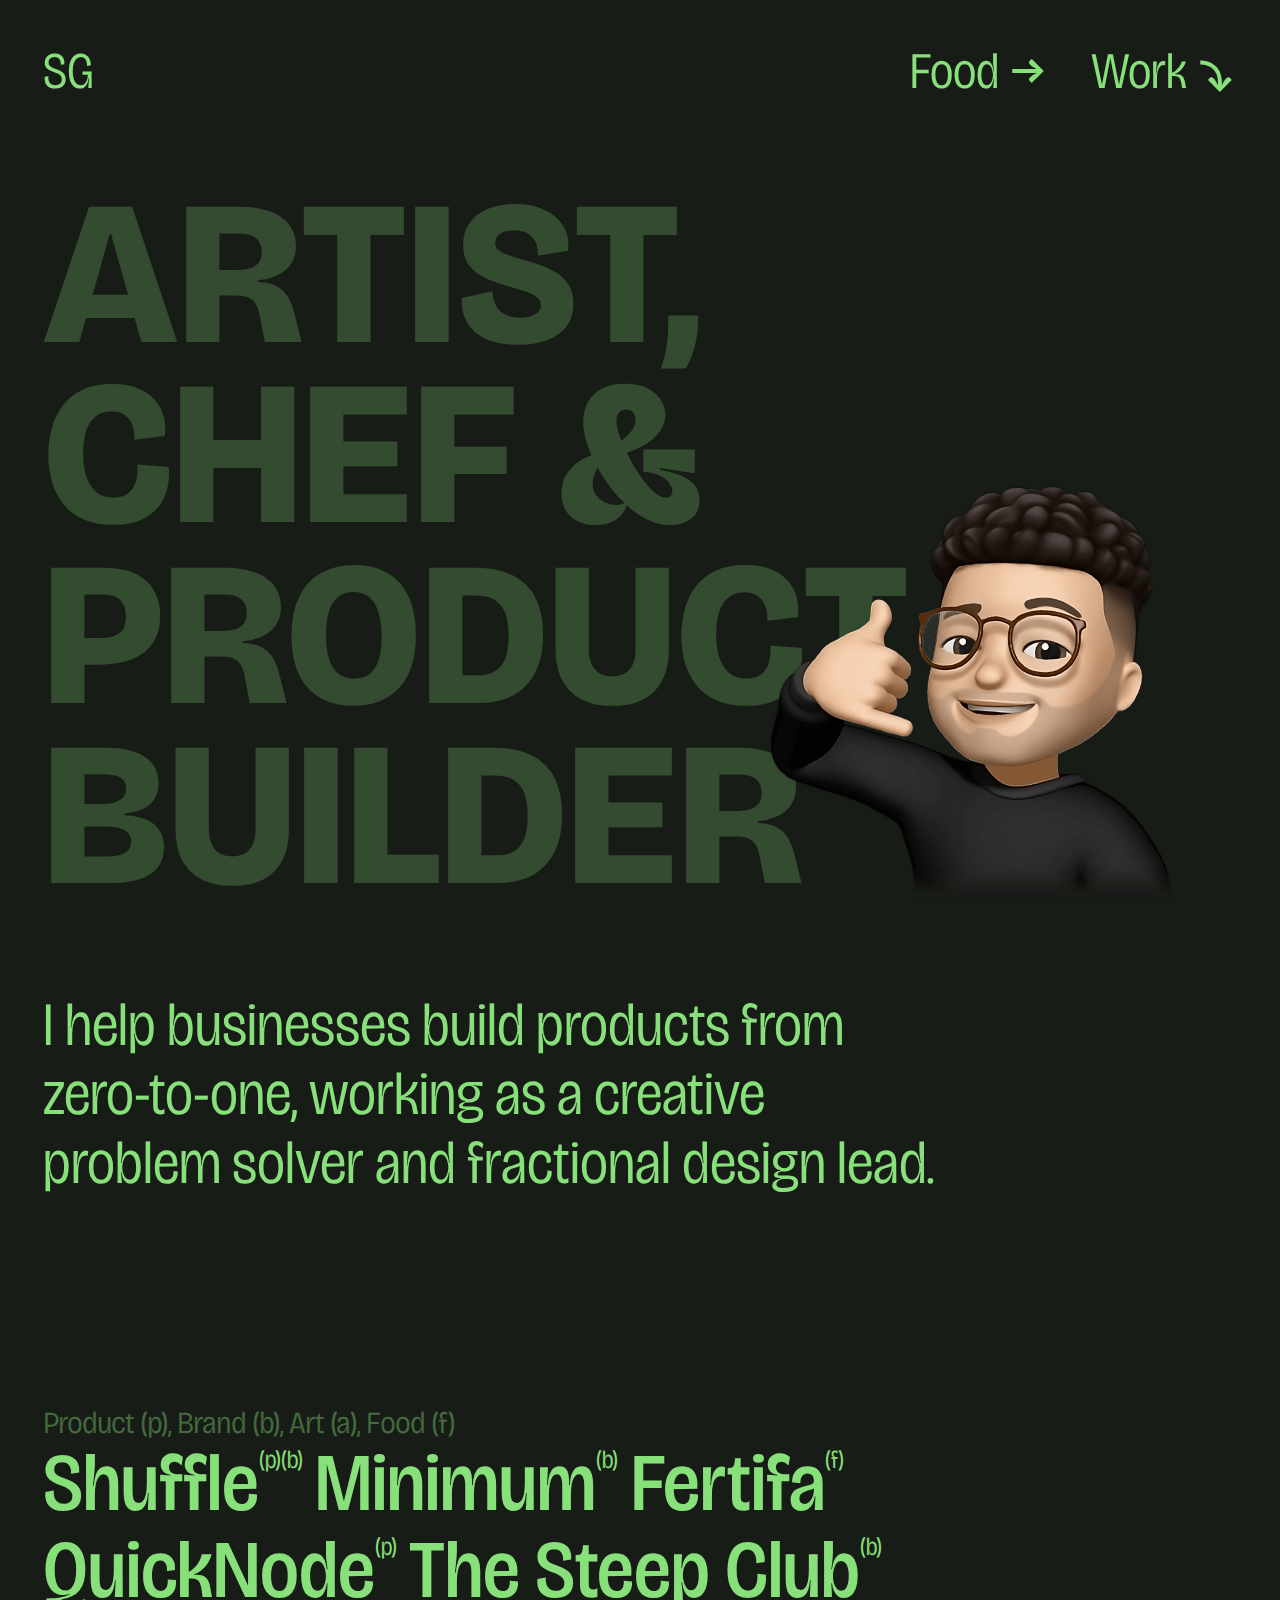
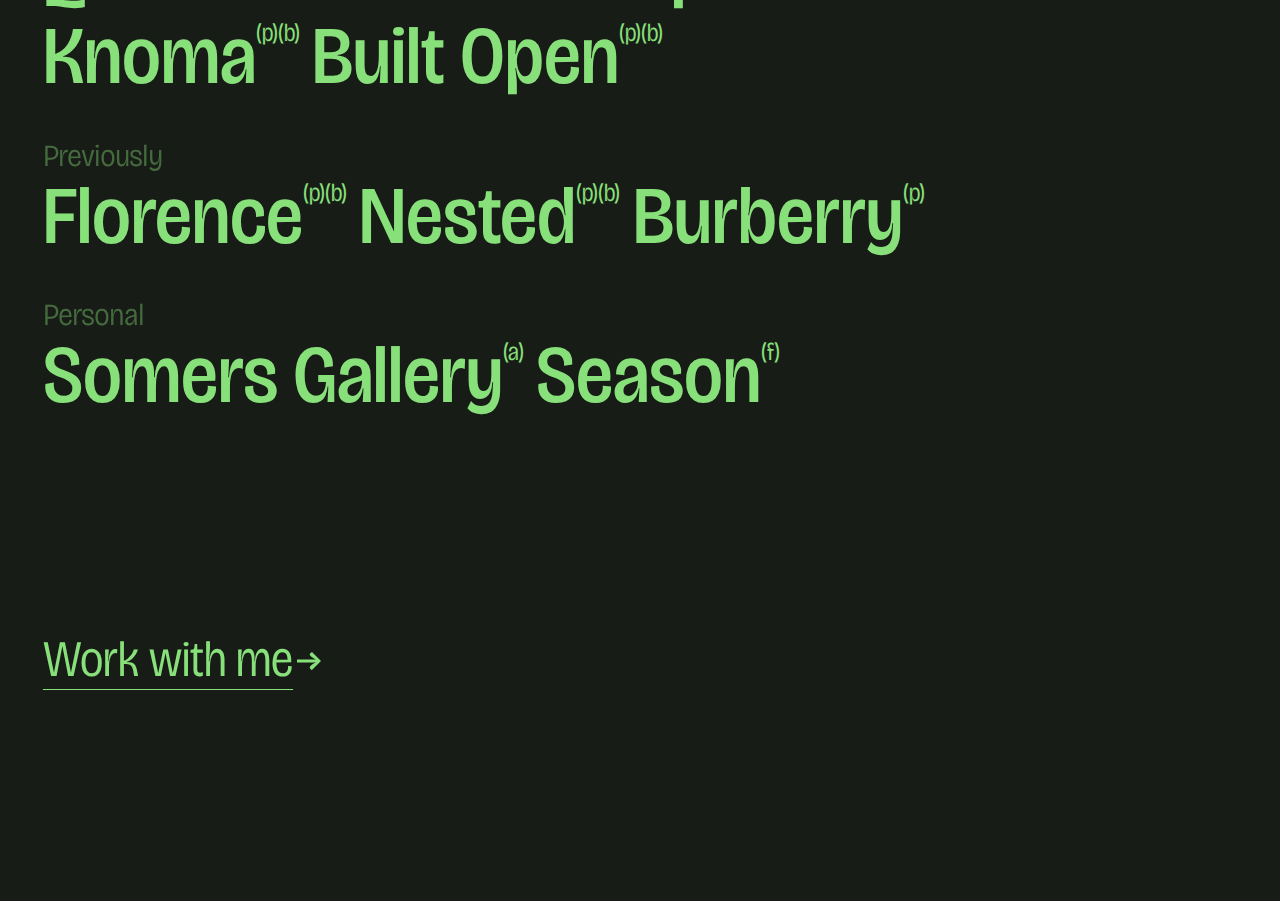
==== index.html @ aadfbfdc "Few updates" ====
<!DOCTYPE html>
<html lang="en">
<head>
	<meta name="viewport" content="width=device-width, initial-scale=1, maximum-scale=1">
	<meta charset="utf-8">
  <meta http-equiv="x-ua-compatible" content="ie=edge">
  <title>Sean Geraghty</title>
  <link rel="stylesheet" href="./reset.css">
  <link rel="stylesheet" href="./styles.css">
  <link rel="icon" href="./img/favicon.png" type="image/png" />
  <link rel="preconnect" href="https://fonts.googleapis.com">
  <link rel="preconnect" href="https://fonts.gstatic.com" crossorigin>
  <link href="https://fonts.googleapis.com/css2?family=Bricolage+Grotesque:opsz,wdth,wght@12..96,75..100,200..800&display=swap" rel="stylesheet">
</head>
<body>
  <div class="nav">
    <a href="#">SG</a>
    <div class="link">
      <a href="https://eatbred.com" target="_blank">Food<img src="./img/right-arrow.svg"></a>
      <a href="#work">Work<img src="./img/down-arrow.svg"></a>
    </div>
  </div>
  <section class="intro">
    <h1>Artist, chef & product builder</h1>
    <img class="memoji" src="./img/memoji.png" alt="Memoji of Sean, showing a man with cropped hair and glasses">
  </section>
  <section>
    <p>I help businesses build products from zero-to-one, working as a creative problem solver and fractional design lead.</p>
  </section>
  <section class="links" id="work">

    <h4>Product (p), Brand (b), Art (a), Food (f)</h4>

    <div class="project shuffle">
      <a href="./shuffle.html">Shuffle<span>(p)(b)</span></a>
      <div class="project-cover">
        <img src="./img/shuffle-cover.jpg" alt="Collection of phone screens showing the Shuffle app">
      </div>
    </div>

    <div class="project minimum">
      <a href="./minimum.html">Minimum<span>(b)</span></a>
      <div class="project-cover">
        <img src="./img/minimum-cover.jpg" alt="Image of a sign for a company called Minimum in dark grey, next to an eleveator.">
      </div>
    </div>

    <div class="project fertifa">
      <a href="./fertifa.html">Fertifa<span>(f)</span></a>
      <div class="project-cover">
        <img src="./img/fertifa-cover.jpg" alt="Open planner in purple showcasing branding work done for Fertifa">
      </div>
    </div>

    <div class="project quicknode">
      <a href="quicknode.html">QuickNode<span>(p)</span></a>
      <div class="project-cover">
        <img src="./img/quicknode-cover.png" alt="Mockup of the dashboard screens for QuickNode, a blockchain infrastructure tool.">
      </div>
    </div>

    <div class="project steepclub">
      <a href="steepclub.html">The Steep Club<span>(b)</span></a>
      <div class="project-cover">
        <img src="./img/steepclub-cover.jpg" alt="Two bags of tea on a purple background.">
      </div>
    </div>

    <div class="project knoma">
      <a href="knoma.html">Knoma<span>(p)(b)</span></a>
      <div class="project-cover">
        <img src="./img/knoma-cover.jpg" alt="An envelop with stickers falling out, showcasing the Knoma brand.">
      </div>
    </div>

    <div class="project builtopen">
      <a href="builtopen.html">Built Open<span>(p)(b)</span></a>
      <div class="project-cover">
        <img src="./img/builtopen-cover.png" alt="An iPhone with an app mockup showcasing a construction workers profile.">
      </div>
    </div>

    <h4>Previously</h4>

    <div class="project florence">
      <a href="https://florence.co.uk">Florence<span>(p)(b)</span></a>
      <div class="project-cover">
        <img src="./img/florence-cover.jpg" alt="12 iPhones laid on a table showcasing the Florence App.">
      </div>
    </div>

    <a href="https://nested.com" target="_blank">Nested<span>(p)(b)</span></a>
    <a href="https://uk.burberry.com/" target="_blank">Burberry<span>(p)</span></a>


    <h4>Personal</h4>

    <div class="project somers">
      <a>Somers Gallery<span>(a)</span></a>
      <div class="project-cover">
        <img src="./img/somers-cover.png" alt="Artwork for a gallery exhibition at Somers Gallery">
      </div>
    </div>

    <div class="project season">
      <a>Season<span>(f)</span></a>
      <div class="project-cover">
        <img src="./img/season-cover.jpg" alt="Hand prepping a peach desert for a supper club.">
      </div>
    </div>

  </section>
  <div class="footer">
    <div class="link">
      <a href="mailto:sean@geraghty.co?subject=We'd%20love%20to%20work%20with%20you&body=Who%20are%20you%3F%0D%0A%0D%0AWhat%20are%20you%20working%20on%3F%0D%0A%0D%0AHow%20can%20I%20help%3F">Work with me</a>
      <img src="./img/right-arrow.svg">
    </div>
  </div>
</body>
---- styles.css ----
* {
  margin: 0;
  padding: 0;
  font-family: 'Bricolage Grotesque';
  font-style: normal;
  color: #88E07A;
  scroll-behavior: smooth;
  transition: all .5s cubic-bezier(0.77,0,0.18,1);
  -webkit-transition: all .5s cubic-bezier(0.77,0,0.18,1);
}

body {
  max-width: 100%;
  height: 100%;
  background-color: #181C17;
  margin: 3.33vw;
}

h1 {
  font-weight: 800;
  font-size: 16vw;
  font-size: clamp(72px, 16vw, 16vw);
  line-height: 88%;
  hanging-punctuation: first last;
  text-transform: uppercase;
  opacity: 0.24;
  max-width: 70%;
}

p {
  font-weight: 300;
  font-stretch: 90%;
  font-size: clamp(32px, 4.8vw, 4.8vw);
  line-height: 112%;
  font-variation-settings: 'opsz' 96;
  max-width: 30ch;
}

a {
  font-stretch: 90%;
  font-variation-settings: 'opsz' 96;
  display: flex;
  align-items: center;
  text-decoration: none;
  cursor: pointer;
}

h4 {
  font-stretch: 90%;
  line-height: 112%;
  font-size: 2.4vw;
  font-size: clamp(16px, 2.4vw, 2.4vw);
  font-weight: 300;
  letter-spacing: -1px;
  opacity: 0.4;
  padding-top: 3vw;
}

.nav, .footer {
  display: flex;
  align-items: center;
}

.nav, .footer {
  justify-content: space-between;
}

.nav a, .footer a {
  font-weight: 300;
  gap: 8px;
  font-size: 4vw;
  font-size: clamp(32px, 4vw, 4vw);
  line-height: 112%;
}

.nav a img, .footer a img {
  width: clamp(24px, 3.3vw, 3.3vw) !important;
}

.nav .link, .footer .link{
  display: flex;
  align-items: center;
  display: flex;
}

.footer .link:nth-child(2) {
  gap: 24px;
}

.nav .link a {
  margin-left: 3.3vw;
}

.footer {
  padding: 3.3vw 0 13.2vw;
}

.footer a {
  border-bottom: 1.5px solid #88E07A;
}

.footer h4 {
  padding: 0;
}

.links a {
  font-weight: 500;
  font-size: clamp(48px, 6.4vw, 6.4vw);
  line-height: 90%;
  display: flex;
  align-items: start;
  cursor: pointer;
  padding: 0.5vw 1vw 0.5vw 0vw;
}

.links h4 {
  width: 100%;
}

.intro {
  position: relative;
  display: flex;
  margin: 6.66vw 0;
}

.memoji {
  width: 40%;
  position: absolute;
  bottom: 0;
  right: 0;
}

.links {
  display: flex;
  flex-wrap: wrap;
  max-width: 80vw;
  padding: 13.3vw 0;
}

.links a span {
  font-size: 2vw;
  line-height: 2vw;
  font-weight: 300;
}

.project a:hover {
  color: #fff;
  z-index: 10;
  position: relative;
}

.project a:hover span {
  color: #fff;
}

.project a:hover + .project-cover {
  opacity: 1;
  z-index: 9;
}

.project-cover {
  width: 100%;
  height: 100%;
  position: fixed;
  top: 0;
  left: 0;
  opacity: 0;
  pointer-events: none;
}

.project img {
  height: calc(100% - 13.2vw);
  width: calc(100% - 13.2vw);
  padding: 6.6vw;
  object-fit: contain;
}

.project-cover:hover img {
  opacity: 1;
}


.somers .project-cover {
  background-color: hsl(335deg 100% 69% / 80%);
}

.season .project-cover {
  background-color: hsl(33deg 30% 69% / 80%);
}

.minimum .project-cover {
  background-color: hsl(21deg 34% 24% / 80%);
}

.shuffle .project-cover {
  background-color: hsl(52deg 84% 88% / 80%);
}

.fertifa .project-cover {
  background-color: hsl(266deg 86% 49% / 80%);
}

.quicknode .project-cover {
  background-color: hsl(194deg 100% 40% / 80%);
}

.quicknode .project-cover {
  background-color: hsla(20, 4%, 17%, 0.8);
}

.knoma .project-cover {
  background-color: hsl(270deg 100% 51% / 80%);
}

.florence .project-cover {
  background-color: hsl(257deg 100% 65% / 80%);
}

.steepclub .project-cover {
  background-color: hsl(281deg 27% 70% / 80%);
}

.builtopen .project-cover {
  background-color: hsl(329deg 99% 60% / 80%);
}
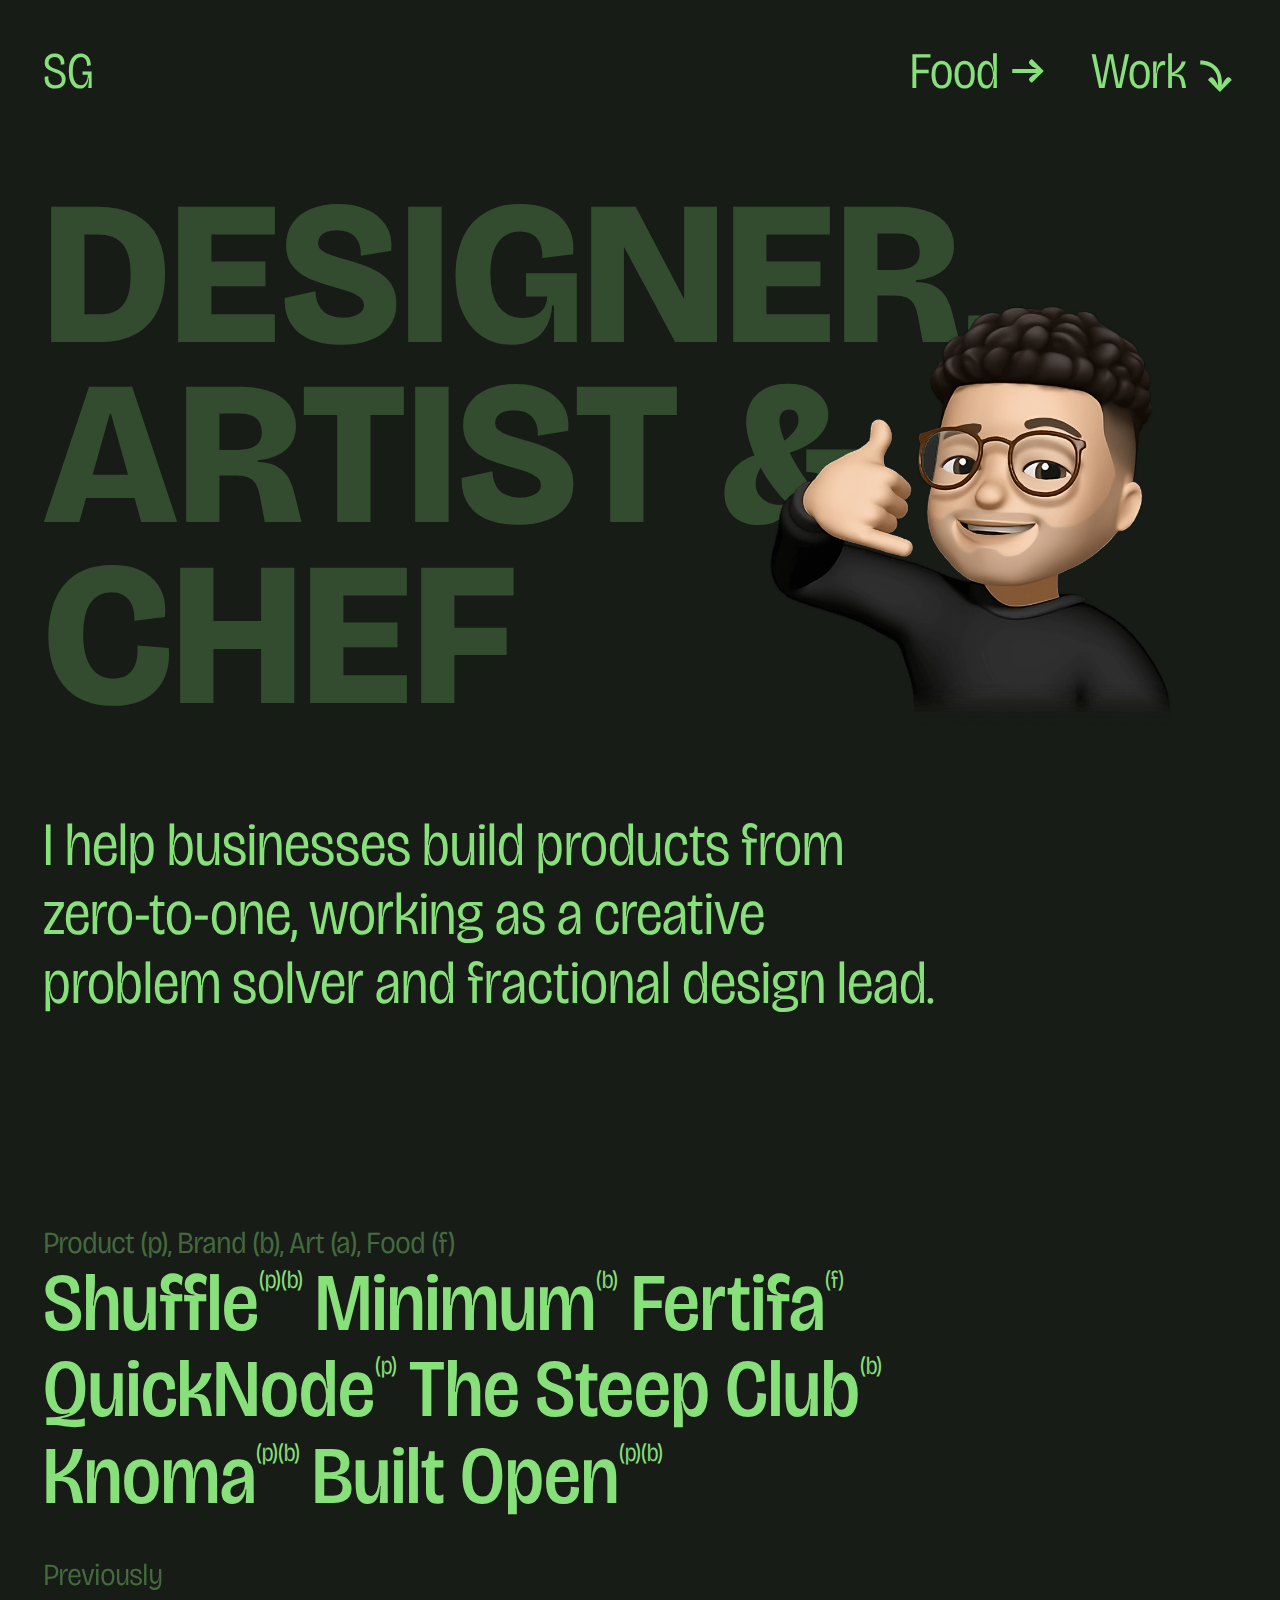
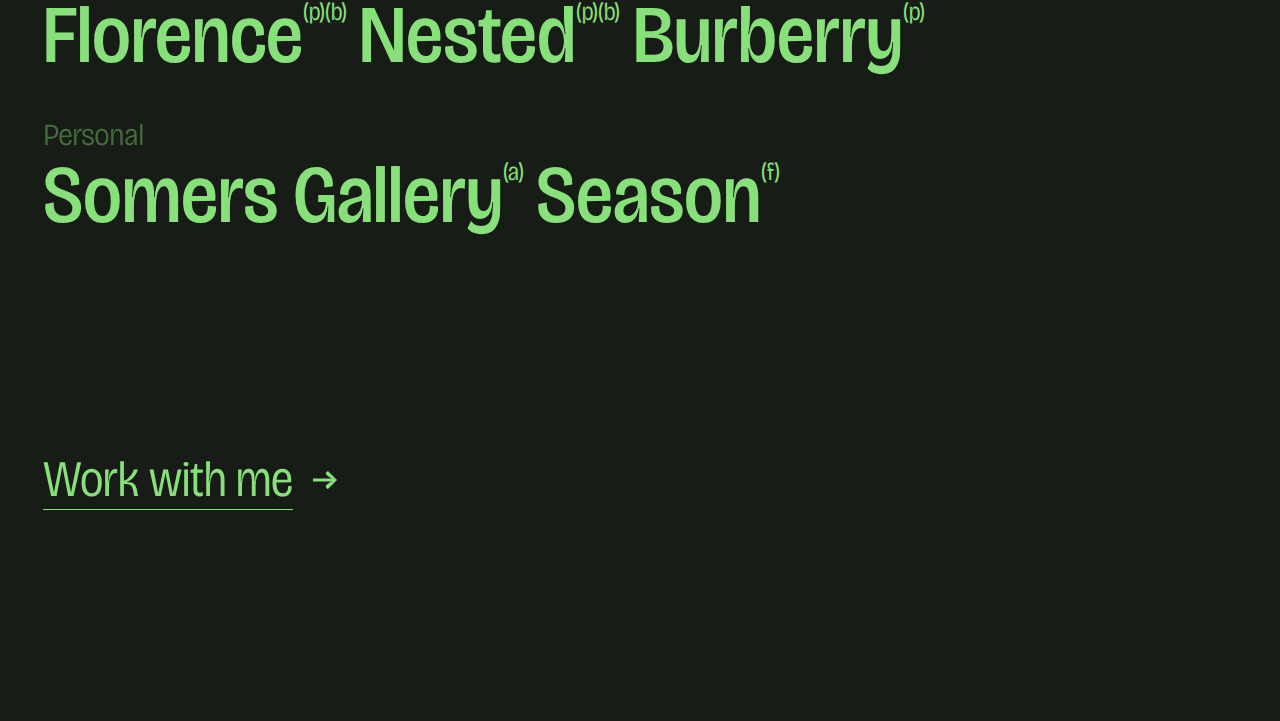
==== commit 8d9c375d: "Updates across case studies" ====
--- a/index.html
+++ b/index.html
@@ -21,7 +21,7 @@
     </div>
   </div>
   <section class="intro">
-    <h1>Artist, chef & product builder</h1>
+    <h1>Designer, artist & chef</h1>
     <img class="memoji" src="./img/memoji.png" alt="Memoji of Sean, showing a man with cropped hair and glasses">
   </section>
   <section>
--- a/styles.css
+++ b/styles.css
@@ -3,6 +3,7 @@
   padding: 0;
   font-family: 'Bricolage Grotesque';
   font-style: normal;
+  font-display: block;
   color: #88E07A;
   scroll-behavior: smooth;
   transition: all .5s cubic-bezier(0.77,0,0.18,1);
@@ -83,8 +84,8 @@
   display: flex;
 }
 
-.footer .link:nth-child(2) {
-  gap: 24px;
+.footer .link {
+  gap: 16px;
 }
 
 .nav .link a {
@@ -179,6 +180,11 @@
   opacity: 1;
 }
 
+.row {
+  display: flex;
+  gap: 48px;
+}
+
 
 .somers .project-cover {
   background-color: hsl(335deg 100% 69% / 80%);
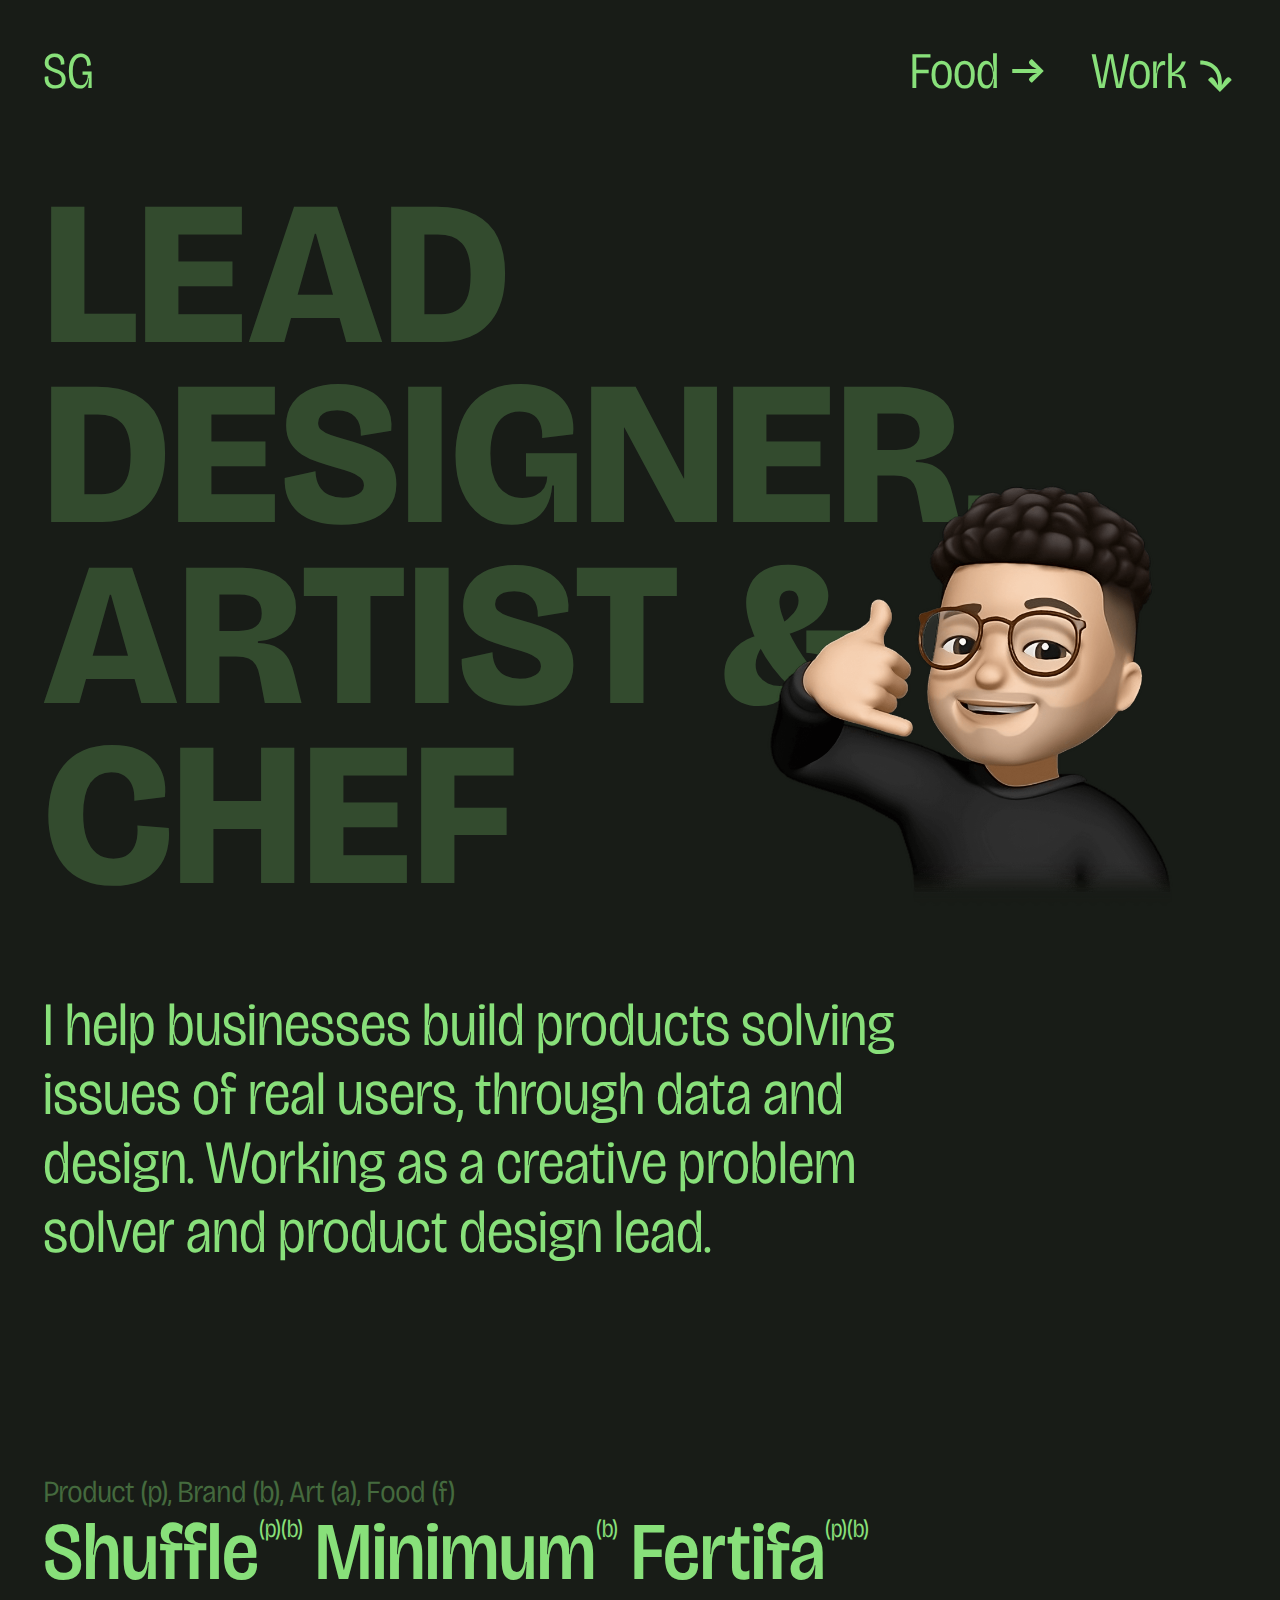
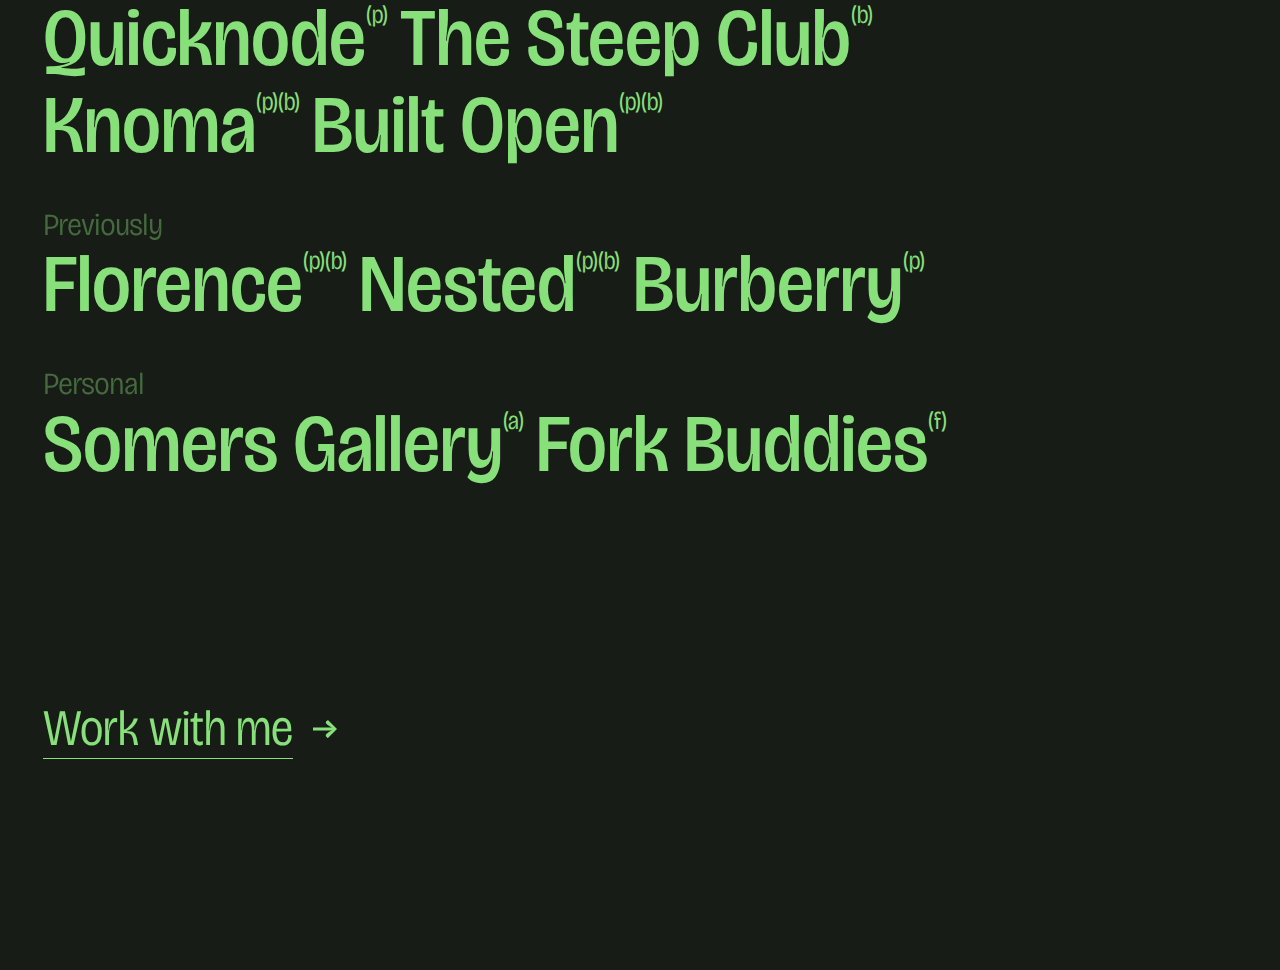
==== commit df8a1a39: "Homepage updates" ====
--- a/index.html
+++ b/index.html
@@ -21,11 +21,11 @@
     </div>
   </div>
   <section class="intro">
-    <h1>Designer, artist & chef</h1>
+    <h1>Lead designer, artist & chef</h1>
     <img class="memoji" src="./img/memoji.png" alt="Memoji of Sean, showing a man with cropped hair and glasses">
   </section>
   <section>
-    <p>I help businesses build products from zero-to-one, working as a creative problem solver and fractional design lead.</p>
+    <p>I help businesses build products solving issues of real users, through data and design. Working as a creative problem solver and product design lead.</p>
   </section>
   <section class="links" id="work">
 
@@ -34,49 +34,70 @@
     <div class="project shuffle">
       <a href="./shuffle.html">Shuffle<span>(p)(b)</span></a>
       <div class="project-cover">
-        <img src="./img/shuffle-cover.jpg" alt="Collection of phone screens showing the Shuffle app">
+        <div class="project-image">
+          <img src="./img/shuffle-cover.jpg" alt="Collection of phone screens showing the Shuffle app">
+          <p class="project-title">Click to View</p>
+        </div>
       </div>
     </div>
 
     <div class="project minimum">
       <a href="./minimum.html">Minimum<span>(b)</span></a>
       <div class="project-cover">
-        <img src="./img/minimum-cover.jpg" alt="Image of a sign for a company called Minimum in dark grey, next to an eleveator.">
+        <div class="project-image">
+          <img src="./img/minimum-cover.jpg" alt="Image of a sign for a company called Minimum in dark grey, next to an eleveator.">
+          <p class="project-title">Click to View</p>
+        </div>
       </div>
     </div>
 
     <div class="project fertifa">
-      <a href="./fertifa.html">Fertifa<span>(f)</span></a>
+      <a href="./fertifa.html">Fertifa<span>(p)(b)</span></a>
       <div class="project-cover">
-        <img src="./img/fertifa-cover.jpg" alt="Open planner in purple showcasing branding work done for Fertifa">
+        <div class="project-image">
+          <img src="./img/fertifa-cover.jpg" alt="Open planner in purple showcasing branding work done for Fertifa">
+          <p class="project-title">Click to View</p>
+        </div>
       </div>
     </div>
 
     <div class="project quicknode">
-      <a href="quicknode.html">QuickNode<span>(p)</span></a>
+      <a href="./quicknode.html">Quicknode<span>(p)</span></a>
       <div class="project-cover">
-        <img src="./img/quicknode-cover.png" alt="Mockup of the dashboard screens for QuickNode, a blockchain infrastructure tool.">
+        <div class="project-image">
+          <img src="./img/quicknode-cover.png" alt="Mockup of the dashboard screens for QuickNode, a blockchain infrastructure tool.">
+          <p class="project-title">Click to View</p>
+        </div>
       </div>
     </div>
 
     <div class="project steepclub">
-      <a href="steepclub.html">The Steep Club<span>(b)</span></a>
+      <a href="./steepclub.html">The Steep Club<span>(b)</span></a>
       <div class="project-cover">
-        <img src="./img/steepclub-cover.jpg" alt="Two bags of tea on a purple background.">
+        <div class="project-image">
+          <img src="./img/steepclub-cover.jpg" alt="Two bags of tea on a purple background.">
+          <p class="project-title">Click to View</p>
+        </div>
       </div>
     </div>
 
     <div class="project knoma">
-      <a href="knoma.html">Knoma<span>(p)(b)</span></a>
+      <a href="./knoma.html">Knoma<span>(p)(b)</span></a>
       <div class="project-cover">
-        <img src="./img/knoma-cover.jpg" alt="An envelop with stickers falling out, showcasing the Knoma brand.">
+        <div class="project-image">
+          <img src="./img/knoma-cover.jpg" alt="An envelop with stickers falling out, showcasing the Knoma brand.">
+          <p class="project-title">Click to View</p>
+        </div>
       </div>
     </div>
 
     <div class="project builtopen">
-      <a href="builtopen.html">Built Open<span>(p)(b)</span></a>
+      <a href="./builtopen.html">Built Open<span>(p)(b)</span></a>
       <div class="project-cover">
-        <img src="./img/builtopen-cover.png" alt="An iPhone with an app mockup showcasing a construction workers profile.">
+        <div class="project-image">
+          <img src="./img/builtopen-cover.png" alt="An iPhone with an app mockup showcasing a construction workers profile.">
+          <p class="project-title">Click to View</p>
+        </div>
       </div>
     </div>
 
@@ -85,7 +106,10 @@
     <div class="project florence">
       <a href="https://florence.co.uk">Florence<span>(p)(b)</span></a>
       <div class="project-cover">
-        <img src="./img/florence-cover.jpg" alt="12 iPhones laid on a table showcasing the Florence App.">
+        <div class="project-image">
+          <img src="./img/florence-cover.jpg" alt="12 iPhones laid on a table showcasing the Florence App.">
+          <p class="project-title">Click to View</p>
+        </div>
       </div>
     </div>
 
@@ -96,16 +120,20 @@
     <h4>Personal</h4>
 
     <div class="project somers">
-      <a>Somers Gallery<span>(a)</span></a>
+      <a href="https://seangeraghty.co.uk">Somers Gallery<span>(a)</span></a>
       <div class="project-cover">
-        <img src="./img/somers-cover.png" alt="Artwork for a gallery exhibition at Somers Gallery">
+        <div class="project-image">
+          <img src="./img/somers-cover.png" alt="Artwork for a gallery exhibition at Somers Gallery">
+        </div>
       </div>
     </div>
 
-    <div class="project season">
-      <a>Season<span>(f)</span></a>
+    <div class="project forkbuddies">
+      <a href="https://forkbuddies.com" target="_blank">Fork Buddies<span>(f)</span></a>
       <div class="project-cover">
-        <img src="./img/season-cover.jpg" alt="Hand prepping a peach desert for a supper club.">
+        <div class="project-image">
+          <img src="./img/forkbuddies-cover.jpg" alt="Leaflets for Fork Buddies.">
+        </div>
       </div>
     </div>
 
--- a/styles.css
+++ b/styles.css
@@ -46,15 +46,31 @@
   cursor: pointer;
 }
 
+h2 {
+  font-weight: 300;
+  font-stretch: 90%;
+  font-size: clamp(48px, 8vw, 8vw);
+  line-height: 112%;
+  font-variation-settings: 'opsz' 96;
+  max-width: 30ch;
+}
+
 h4 {
   font-stretch: 90%;
   line-height: 112%;
-  font-size: 2.4vw;
   font-size: clamp(16px, 2.4vw, 2.4vw);
   font-weight: 300;
   letter-spacing: -1px;
   opacity: 0.4;
   padding-top: 3vw;
+}
+
+.italic {
+  font-style: italic;
+}
+
+.bold {
+  font-weight: bolder;
 }
 
 .nav, .footer {
@@ -169,10 +185,17 @@
   pointer-events: none;
 }
 
-.project img {
+.project .project-image {
   height: calc(100% - 13.2vw);
-  width: calc(100% - 13.2vw);
+  width: fit-content;
   padding: 6.6vw;
+  position: relative;
+  margin: 0 auto;
+}
+
+.project .project-image img {
+  width: 100%;
+  height: 100%;
   object-fit: contain;
 }
 
@@ -185,6 +208,21 @@
   gap: 48px;
 }
 
+.light-arrow {
+  filter: brightness(2);
+}
+
+.project-title {
+  position: absolute;
+  top: 8vw;
+  right: 8vw;
+  background: #181C17;
+  padding: 8px 24px;
+  border-radius: 100px;
+  width: fit-content;
+  font-size: clamp(16px, 2.4vw, 2.4vw);
+}
+
 
 .somers .project-cover {
   background-color: hsl(335deg 100% 69% / 80%);
@@ -228,4 +266,8 @@
 
 .builtopen .project-cover {
   background-color: hsl(329deg 99% 60% / 80%);
+}
+
+.forkbuddies .project-cover {
+  background-color: hsl(245deg 100% 50% / 80%);
 }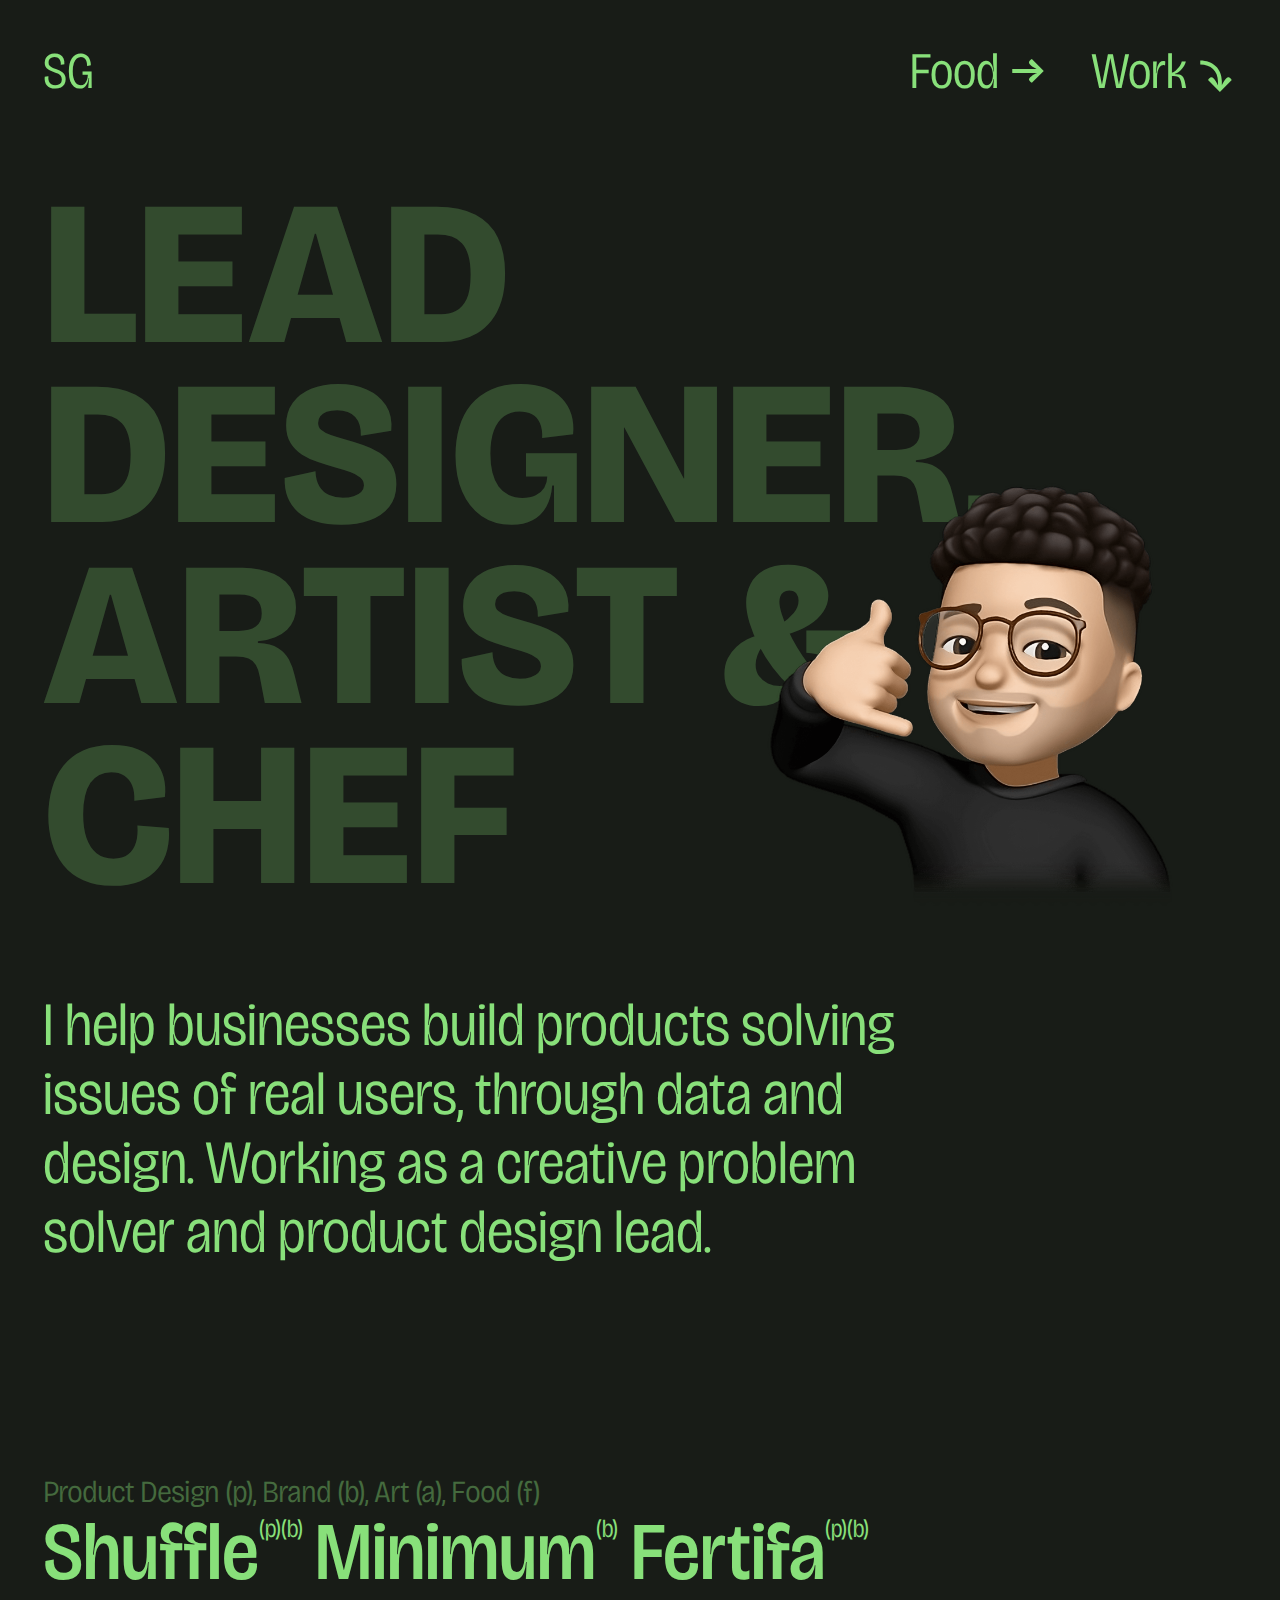
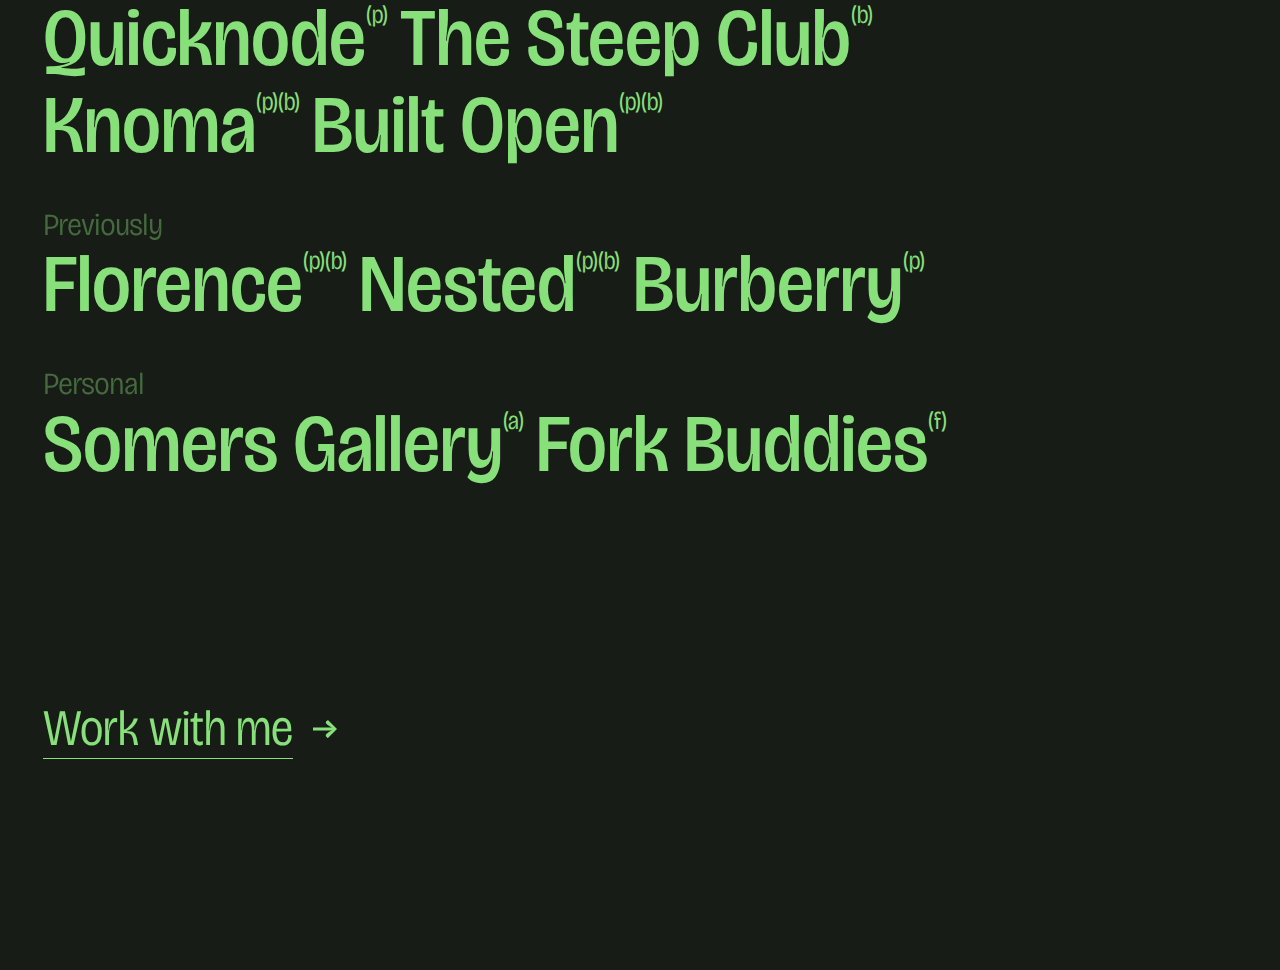
==== commit 7c6c3b01: "Updated to Product Design" ====
--- a/index.html
+++ b/index.html
@@ -29,7 +29,7 @@
   </section>
   <section class="links" id="work">
 
-    <h4>Product (p), Brand (b), Art (a), Food (f)</h4>
+    <h4>Product Design (p), Brand (b), Art (a), Food (f)</h4>
 
     <div class="project shuffle">
       <a href="./shuffle.html">Shuffle<span>(p)(b)</span></a>
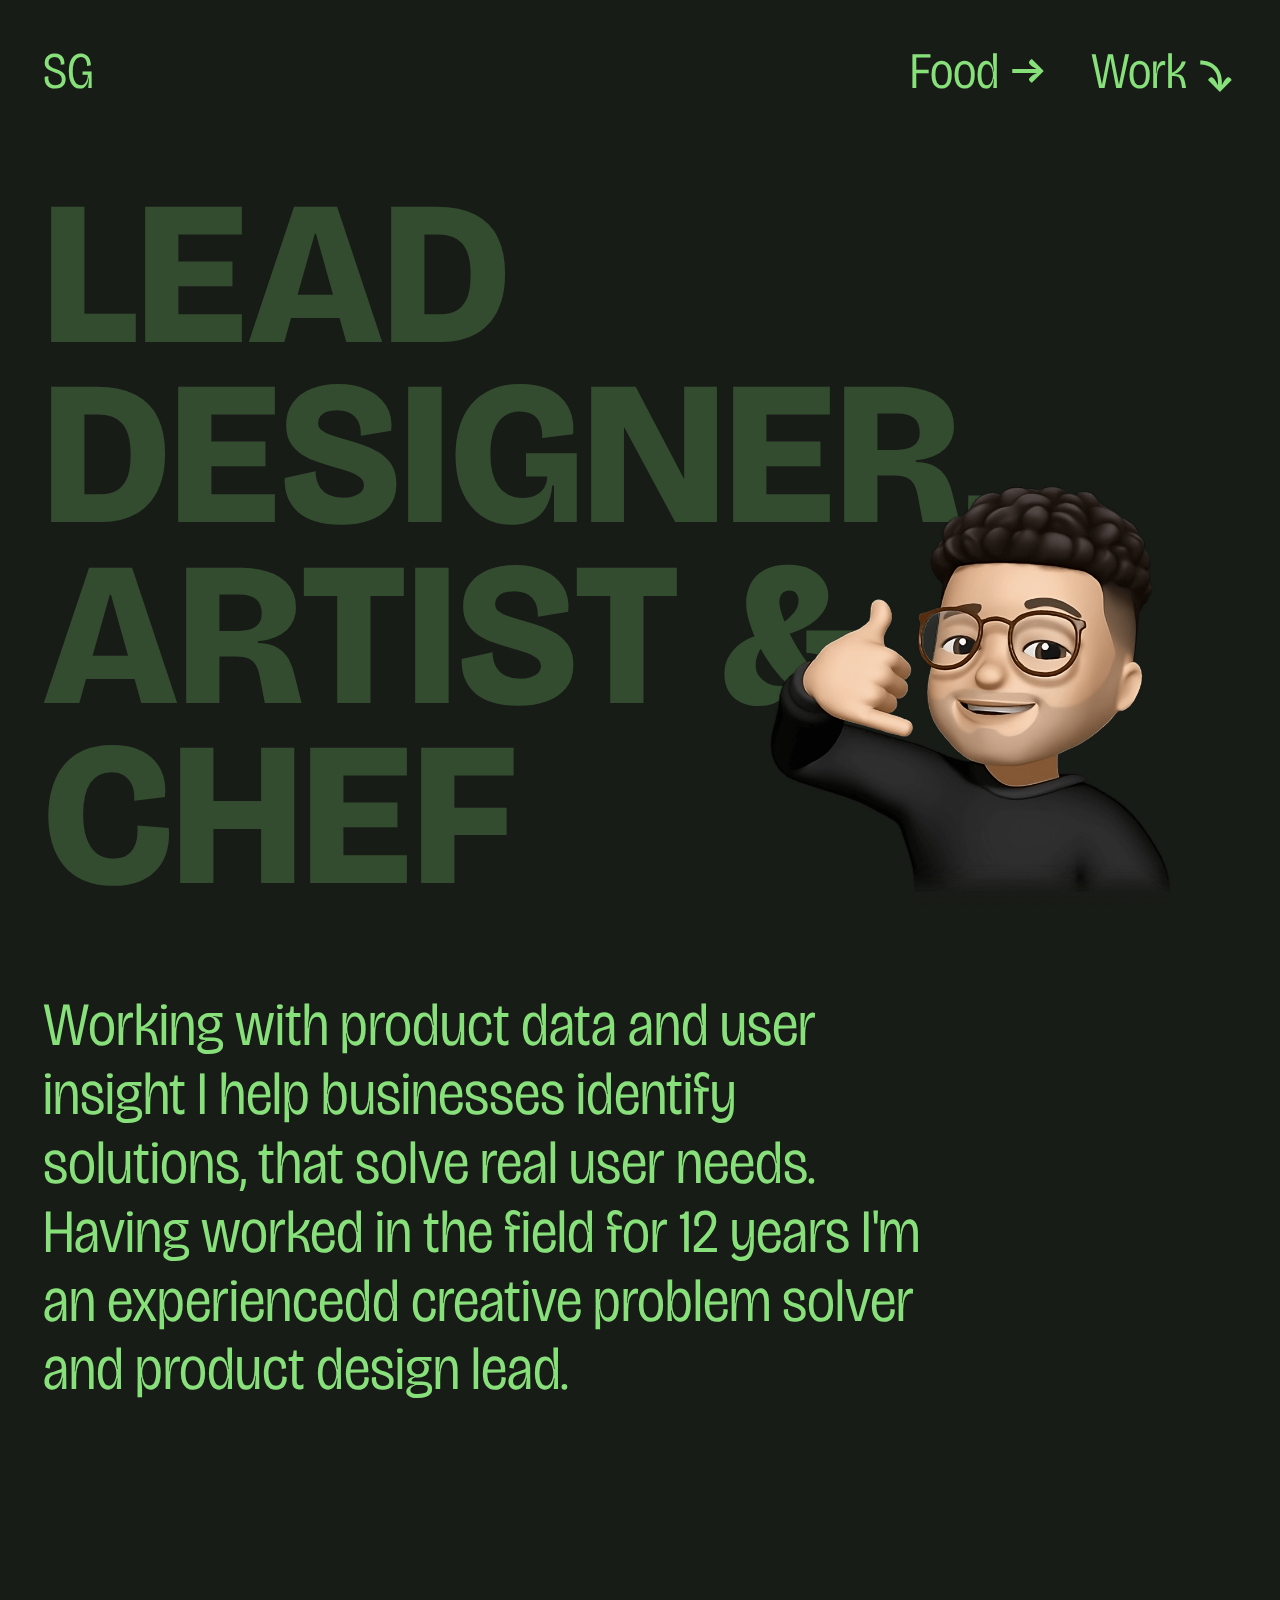
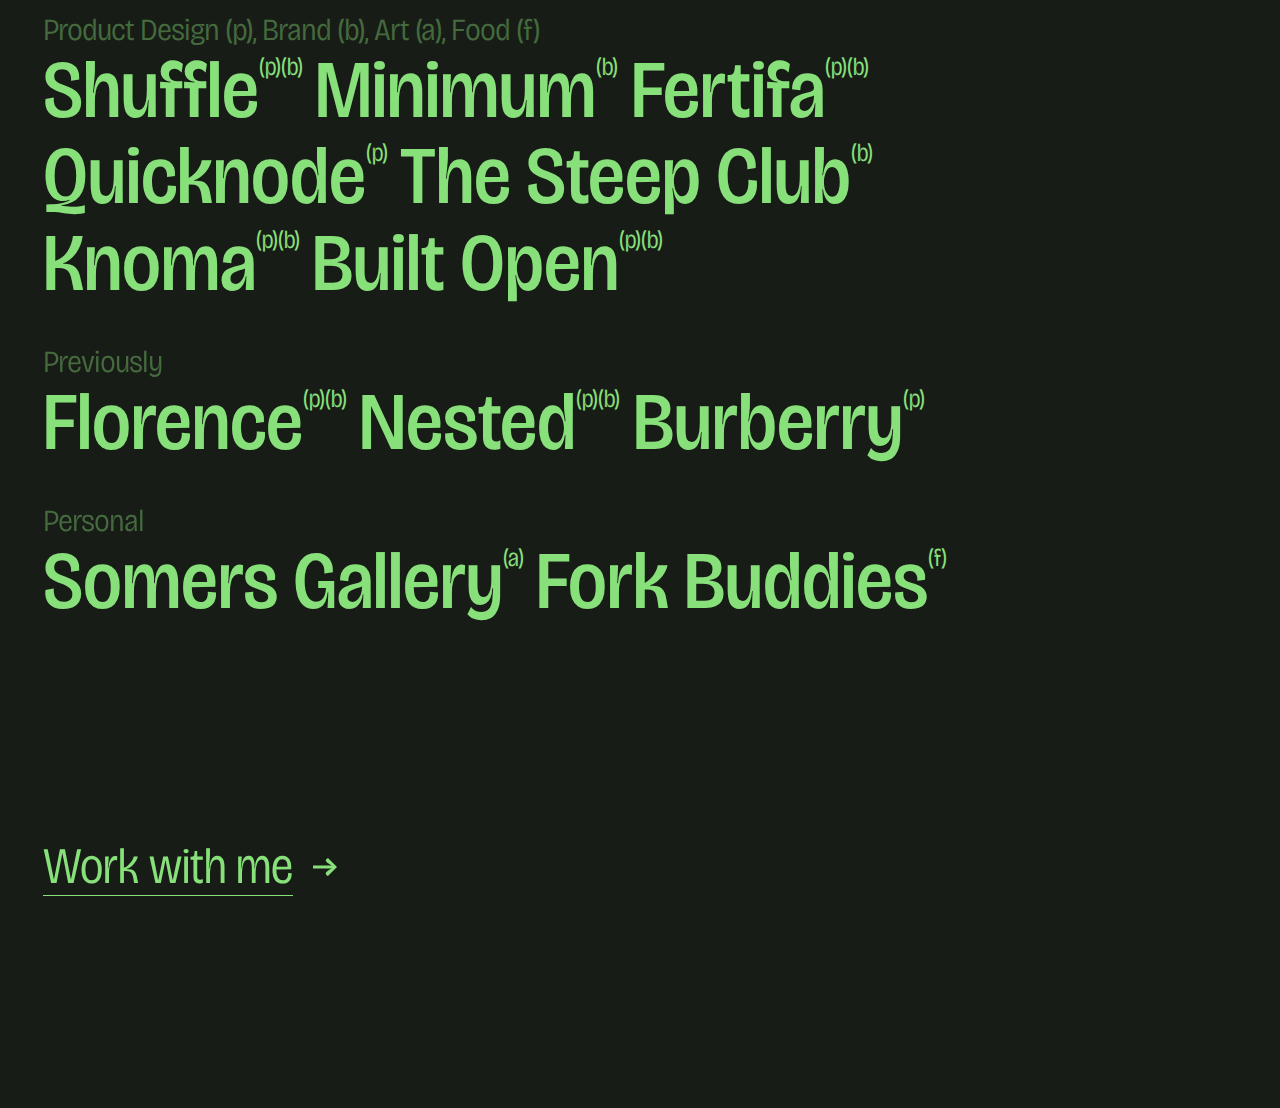
==== commit 1540cf78: "Copy update" ====
--- a/index.html
+++ b/index.html
@@ -25,7 +25,7 @@
     <img class="memoji" src="./img/memoji.png" alt="Memoji of Sean, showing a man with cropped hair and glasses">
   </section>
   <section>
-    <p>I help businesses build products solving issues of real users, through data and design. Working as a creative problem solver and product design lead.</p>
+    <p>Working with product data and user insight I help businesses identify solutions, that solve real user needs. Having worked in the field for 12 years I'm an experiencedd creative problem solver and product design lead.</p>
   </section>
   <section class="links" id="work">
 
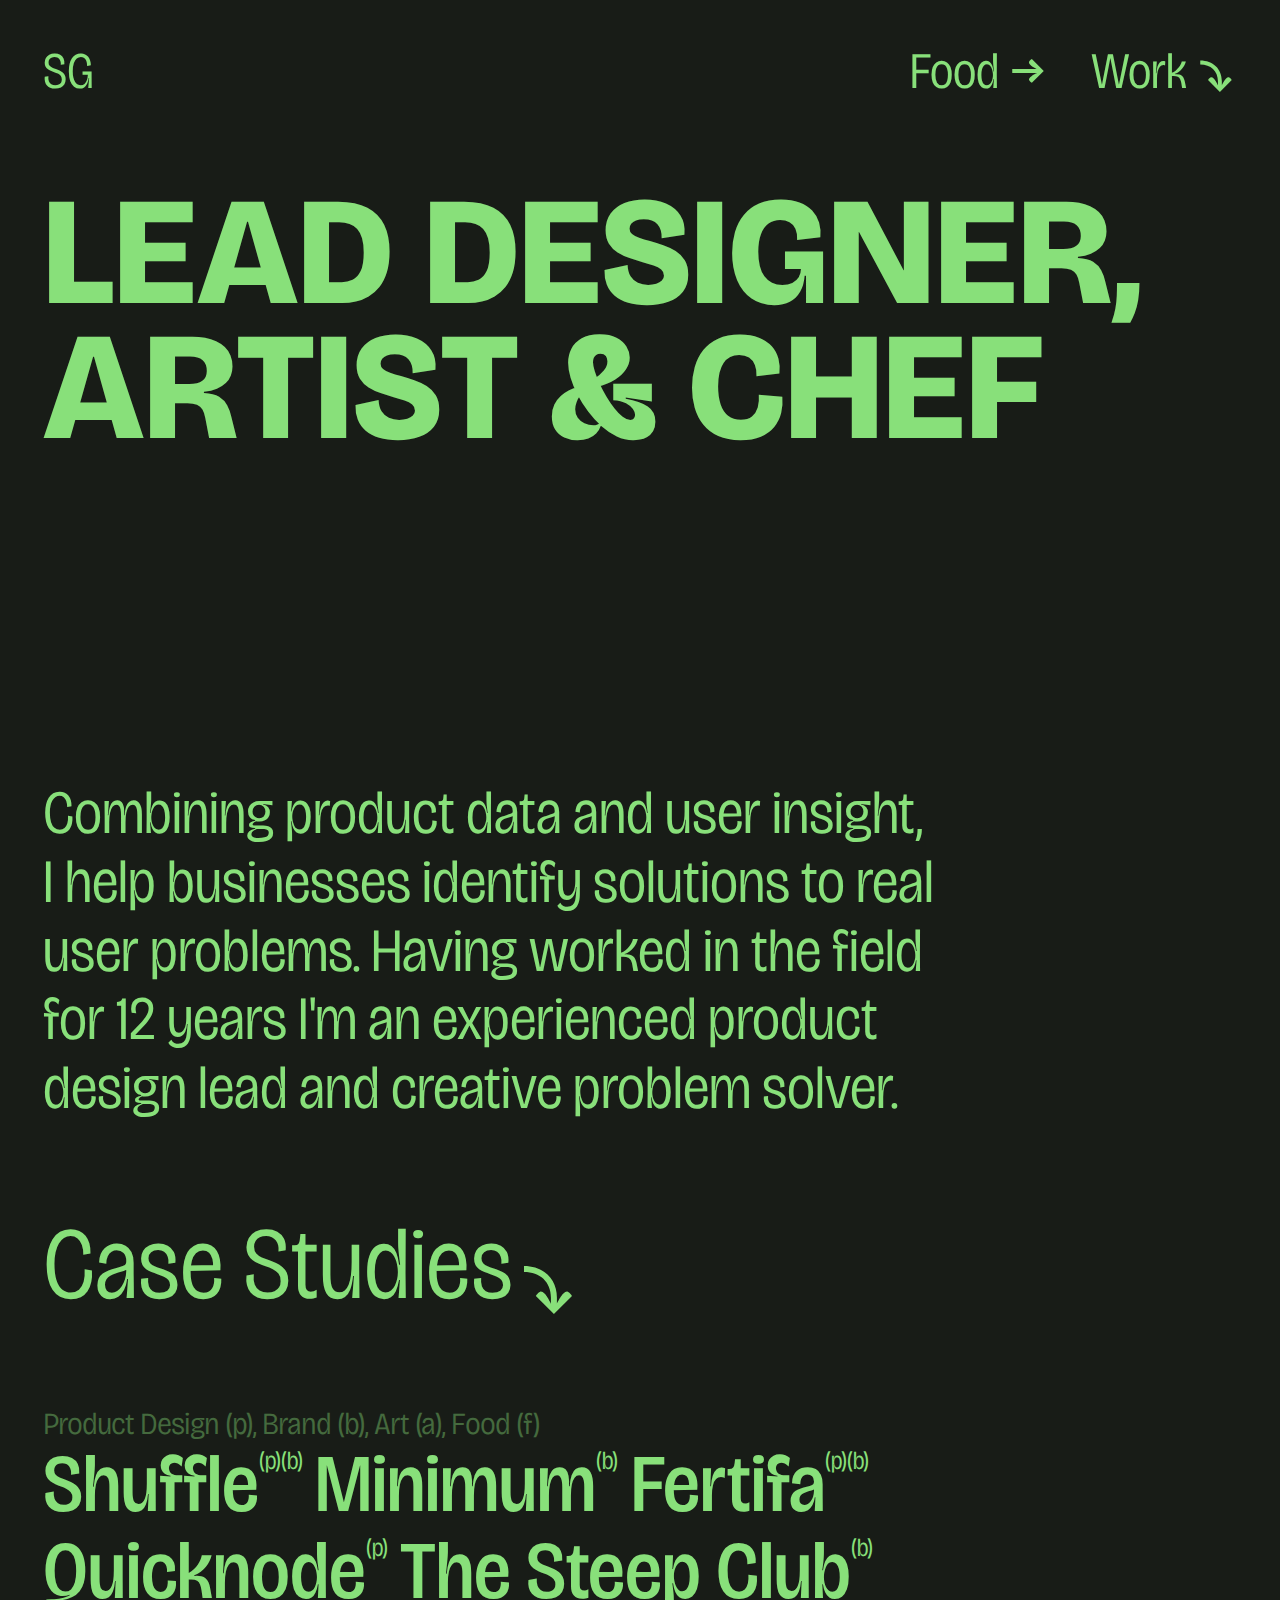
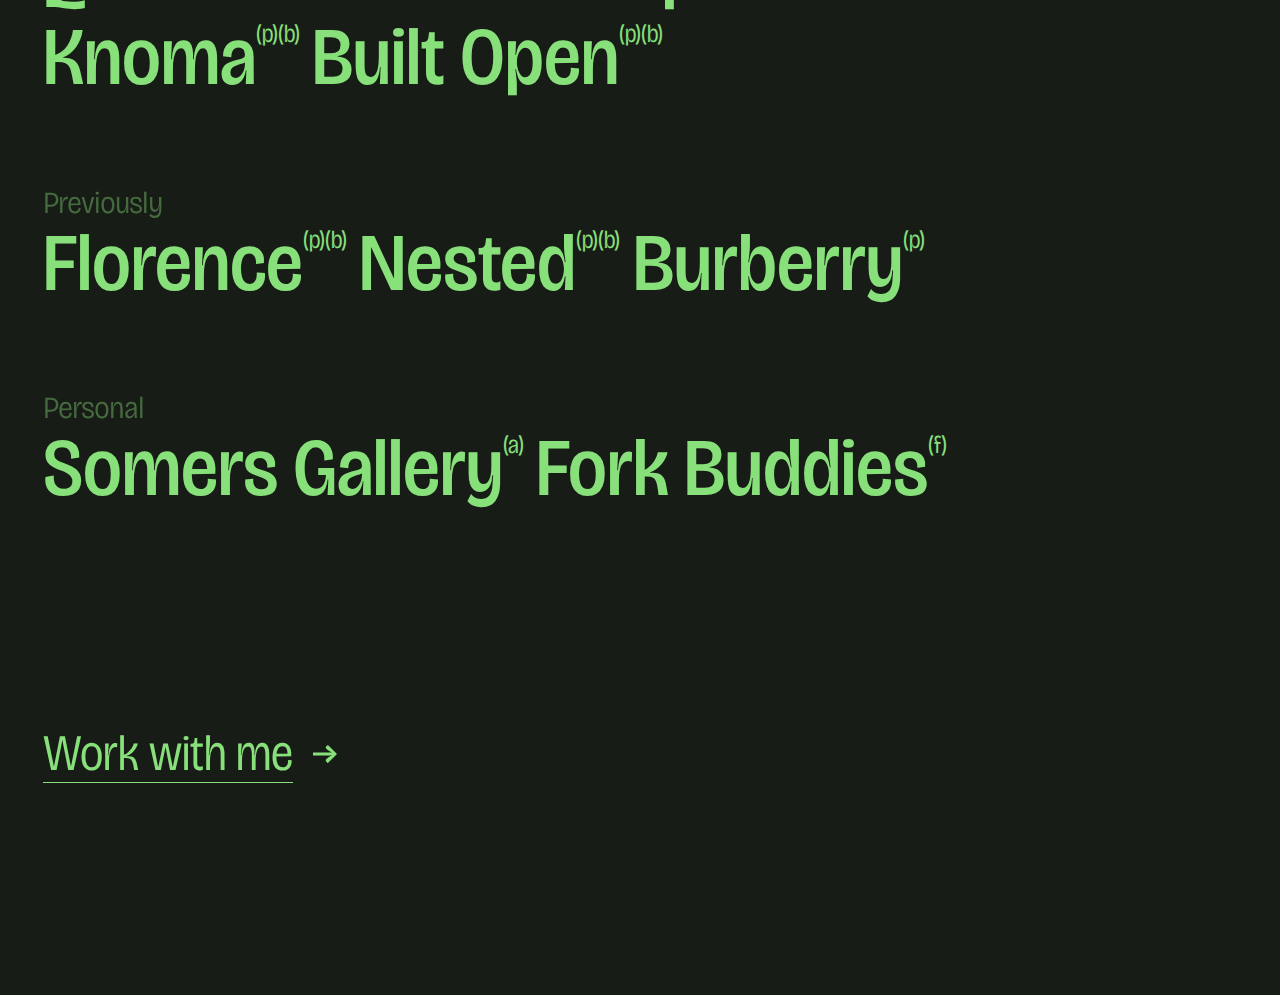
==== commit f20d770e: "Changes to home page" ====
--- a/index.html
+++ b/index.html
@@ -7,6 +7,7 @@
   <title>Sean Geraghty</title>
   <link rel="stylesheet" href="./reset.css">
   <link rel="stylesheet" href="./styles.css">
+  <link rel="stylesheet" href="./projects.css">
   <link rel="icon" href="./img/favicon.png" type="image/png" />
   <link rel="preconnect" href="https://fonts.googleapis.com">
   <link rel="preconnect" href="https://fonts.gstatic.com" crossorigin>
@@ -20,17 +21,26 @@
       <a href="#work">Work<img src="./img/down-arrow.svg"></a>
     </div>
   </div>
+
   <section class="intro">
     <h1>Lead designer, artist & chef</h1>
-    <img class="memoji" src="./img/memoji.png" alt="Memoji of Sean, showing a man with cropped hair and glasses">
+    <!-- <img class="memoji" src="./img/memoji.png" alt="Memoji of Sean, showing a man with cropped hair and glasses"> -->
   </section>
-  <section>
-    <p>Working with product data and user insight I help businesses identify solutions, that solve real user needs. Having worked in the field for 12 years I'm an experiencedd creative problem solver and product design lead.</p>
+  
+  <section class="hero-video">
+    <video autoplay muted loop class="video">
+        <source src="./img/work-preview.mp4" type="video/mp4"/>
+    </video>
   </section>
+
+  <section class="intro">
+    <p>Combining product data and user insight, I help businesses identify solutions to real user problems. Having worked in the field for 12 years I'm an experienced product design lead and creative problem solver.</p>
+  </section>
+
   <section class="links" id="work">
 
+    <h2>Case Studies <img src="./img/down-arrow.svg"></h2>
     <h4>Product Design (p), Brand (b), Art (a), Food (f)</h4>
-
     <div class="project shuffle">
       <a href="./shuffle.html">Shuffle<span>(p)(b)</span></a>
       <div class="project-cover">
--- a/styles.css
+++ b/styles.css
@@ -20,12 +20,13 @@
 h1 {
   font-weight: 800;
   font-size: 16vw;
-  font-size: clamp(72px, 16vw, 16vw);
+  /* font-size: clamp(72px, 16vw, 16vw); */
+  font-size: clamp(48px, 12vw, 12vw);
   line-height: 88%;
   hanging-punctuation: first last;
   text-transform: uppercase;
-  opacity: 0.24;
-  max-width: 70%;
+  /* opacity: 0.24; */
+  /* max-width: 70%; */
 }
 
 p {
@@ -62,7 +63,7 @@
   font-weight: 300;
   letter-spacing: -1px;
   opacity: 0.4;
-  padding-top: 3vw;
+  padding-top: 6.6vw;
 }
 
 .italic {
@@ -138,6 +139,10 @@
   position: relative;
   display: flex;
   margin: 6.66vw 0;
+}
+
+.hero-video video {
+  border-radius: 1vw;
 }
 
 .memoji {
@@ -151,7 +156,7 @@
   display: flex;
   flex-wrap: wrap;
   max-width: 80vw;
-  padding: 13.3vw 0;
+  padding: 0 0 13.3vw 0;
 }
 
 .links a span {
@@ -223,6 +228,10 @@
   font-size: clamp(16px, 2.4vw, 2.4vw);
 }
 
+h2 img {
+  scale: 2;
+}
+
 
 .somers .project-cover {
   background-color: hsl(335deg 100% 69% / 80%);
--- a/projects.css
+++ b/projects.css
@@ -0,0 +1,171 @@
+.intro{
+  top: 0;
+  display: flex;
+  flex-direction: column;
+  justify-content: space-between;
+}
+
+.case-study {
+  display: flex;
+  flex-direction: column;
+  gap: 3.3vw;
+}
+
+.case-study .intro {
+  margin-top: -3.3vw;
+}
+
+.case-study .nav, .case-study .heading {
+  padding: 3.3vw;
+}
+
+.case-study .nav a {
+  color: #fff;
+}
+
+.case-study img {
+  width: 100%;
+}
+
+.case-study .footer img {
+  width: auto;
+}
+
+.project-fw {
+  margin: 0 -3.3vw;
+}
+
+.stack, .stack-2 {
+  display: flex;
+  gap: 3.3vw;
+}
+
+.stack-2 {
+  flex-direction: column;
+}
+
+.stack-2 div{
+  width: 66%;
+}
+
+.stack-2 div:nth-child(2) {
+  align-self: end;
+}
+
+.sixteen-nine {
+  aspect-ratio: 16 / 9;
+}
+
+.nine-sixteen {
+  aspect-ratio: 9 / 16;
+}
+
+.case-study .heading {
+  height: 32vh;
+  display: flex;
+  flex-direction: column;
+  justify-content: flex-end;
+  gap: 0;
+}
+
+.case-study h1 {
+  opacity: 1;
+  text-transform: none;
+  font-weight: 500;
+  font-stretch: 85%;
+  font-variation-settings: 'opsz' 96;
+  color: #fff;
+}
+
+.case-study h4 {
+  color: #fff;
+  opacity: 0.64;
+}
+
+.project-description {
+  font-size: clamp(16px, 2.4vw, 32px);
+  font-variation-settings: 'opsz' 96;
+  letter-spacing: -0.02em;
+  color: #CDC9C6;
+  font-stretch: 100%;
+  font-weight: 200;
+  max-width: 36ch;
+}
+
+.project-description + .project-description {
+  margin-top: clamp(16px, 2.4vw, 32px);
+}
+
+/* Case Study Headers */
+
+.case-study .footer {
+  padding-bottom: 3.3vw;
+}
+
+.header.fertifa {
+  background: url(./img/fertifa/image\ 1.png);
+  background-size: cover;
+}
+
+.fertifa .heading {
+  background: linear-gradient(180deg, rgba(110, 17, 232, 0) 0%, #6E11E8 100%);
+}
+
+.header.quicknode {
+  background: url(./img/quicknode/image\ 1.png);
+  background-size: cover;
+}
+
+.quicknode .heading {
+  background: linear-gradient(180deg, rgba(0, 157, 207, 0) 0%, #009DCF 100%);
+}
+
+.header.steepclub {
+  background: url(./img/steepclub/image\ 1.jpg);
+  background-size: cover;
+}
+
+.steepclub .heading {
+  background: linear-gradient(180deg, rgba(230, 42, 244, 0) 0%, #E62AF4 100%);
+}
+
+.header.builtopen {
+  background: url(./img/builtopen/image\ 1.png);
+  background-size: cover;
+}
+
+.builtopen .heading {
+  background: linear-gradient(180deg, rgba(254, 51, 156, 0) 0%, #FE339C 100%);
+}
+
+.header.knoma {
+  background: url(./img/knoma/image\ 1.jpg);
+  background-size: cover;
+}
+
+.knoma .heading {
+  background: linear-gradient(180deg, rgba(145, 0, 255, 0) 0%, #9100FF 100%);
+}
+
+.header.minimum {
+  background: url(./img/minimum/image\ 1.jpg);
+  background-size: cover;
+}
+
+.minimum .heading {
+  background: linear-gradient(180deg, rgba(2, 2, 3, 0) 0%, #020203 100%);
+}
+
+.header.shuffle {
+  background: url(./img/shuffle/13.jpg);
+  background-size: cover;
+}
+
+.shuffle .heading {
+  background: linear-gradient(180deg, rgba(64, 50, 58, 0) 0%, rgba(64, 50, 58, 1) 100%);
+}
+
+.video {
+  width: 100%;
+  height: auto;
+}
